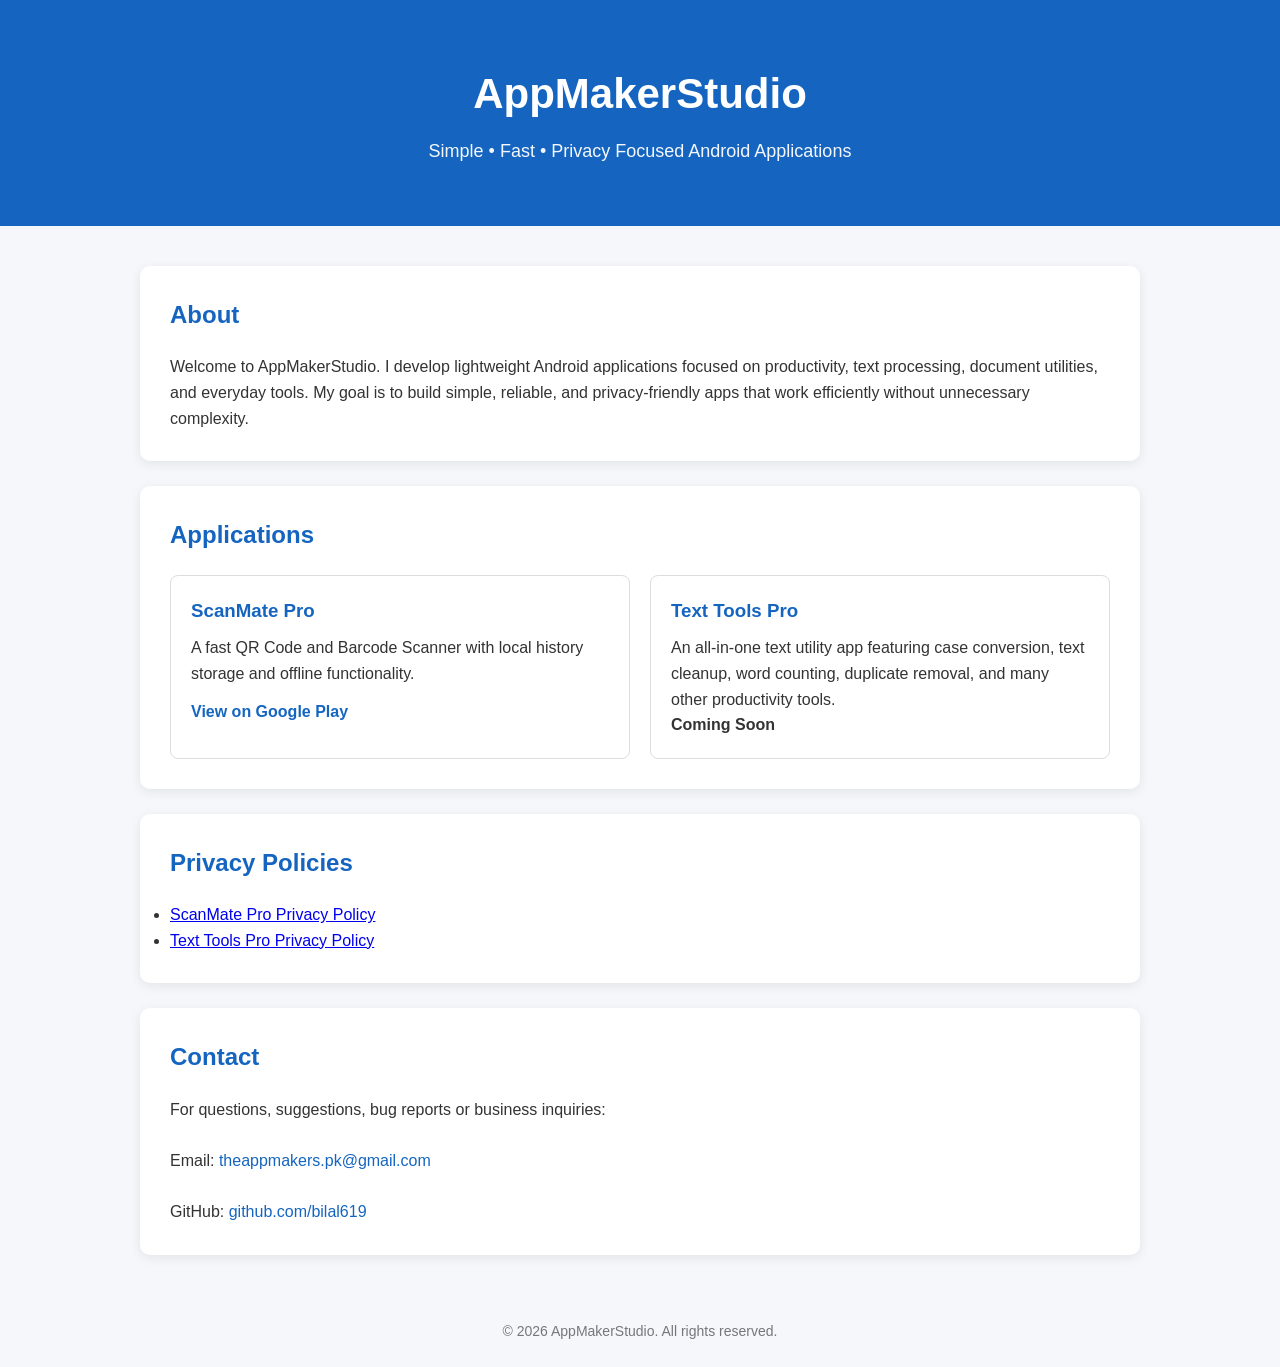
==== index.html @ 0ac0e877 "Create index.html" ====
<!DOCTYPE html>
<html lang="en">
<head>
    <meta charset="UTF-8">
    <meta name="viewport" content="width=device-width, initial-scale=1.0">
    <title>AppMakerStudio | Android Developer</title>

    <meta name="description"
        content="AppMakerStudio develops lightweight, privacy-focused Android applications designed for productivity and everyday use.">

    <style>
        *{
            margin:0;
            padding:0;
            box-sizing:border-box;
            font-family:Arial, Helvetica, sans-serif;
        }

        body{
            background:#f5f7fb;
            color:#333;
            line-height:1.6;
        }

        header{
            background:#1565C0;
            color:white;
            padding:60px 20px;
            text-align:center;
        }

        header h1{
            font-size:42px;
            margin-bottom:10px;
        }

        header p{
            font-size:18px;
            opacity:.95;
        }

        .container{
            width:90%;
            max-width:1000px;
            margin:40px auto;
        }

        section{
            background:white;
            border-radius:10px;
            padding:30px;
            margin-bottom:25px;
            box-shadow:0 3px 12px rgba(0,0,0,.08);
        }

        h2{
            color:#1565C0;
            margin-bottom:20px;
        }

        .apps{
            display:grid;
            grid-template-columns:repeat(auto-fit,minmax(250px,1fr));
            gap:20px;
        }

        .card{
            border:1px solid #ddd;
            border-radius:8px;
            padding:20px;
            transition:.2s;
        }

        .card:hover{
            transform:translateY(-4px);
            box-shadow:0 5px 15px rgba(0,0,0,.12);
        }

        .card h3{
            margin-bottom:10px;
            color:#1565C0;
        }

        .card a{
            display:inline-block;
            margin-top:12px;
            color:#1565C0;
            text-decoration:none;
            font-weight:bold;
        }

        .contact a{
            color:#1565C0;
            text-decoration:none;
        }

        footer{
            text-align:center;
            padding:25px;
            color:#777;
            font-size:14px;
        }

        @media(max-width:600px){

            header h1{
                font-size:30px;
            }

            header p{
                font-size:16px;
            }

        }

    </style>

</head>

<body>

<header>

    <h1>AppMakerStudio</h1>

    <p>Simple • Fast • Privacy Focused Android Applications</p>

</header>

<div class="container">

<section>

<h2>About</h2>

<p>

Welcome to AppMakerStudio.

I develop lightweight Android applications focused on productivity, text processing, document utilities, and everyday tools. My goal is to build simple, reliable, and privacy-friendly apps that work efficiently without unnecessary complexity.

</p>

</section>


<section>

<h2>Applications</h2>

<div class="apps">

<div class="card">

<h3>ScanMate Pro</h3>

<p>
A fast QR Code and Barcode Scanner with local history storage and offline functionality.
</p>

<a href="https://play.google.com/store/apps/details?id=com.appmakerstudio.scanmatepro" target="_blank">
View on Google Play
</a>

</div>

<div class="card">

<h3>Text Tools Pro</h3>

<p>
An all-in-one text utility app featuring case conversion, text cleanup, word counting, duplicate removal, and many other productivity tools.
</p>

<p><strong>Coming Soon</strong></p>

</div>

</div>

</section>


<section>

<h2>Privacy Policies</h2>

<ul>

<li><a href="scanmate-privacy-policy.html">ScanMate Pro Privacy Policy</a></li>

<li><a href="texttoolspro-privacy-policy.html">Text Tools Pro Privacy Policy</a></li>

</ul>

</section>


<section class="contact">

<h2>Contact</h2>

<p>

For questions, suggestions, bug reports or business inquiries:

</p>

<br>

<p>

Email:
<a href="mailto:theappmakers.pk@gmail.com">
theappmakers.pk@gmail.com
</a>

</p>

<br>

<p>

GitHub:
<a href="https://github.com/bilal619" target="_blank">
github.com/bilal619
</a>

</p>

</section>

</div>

<footer>

© 2026 AppMakerStudio. All rights reserved.

</footer>

</body>
</html>
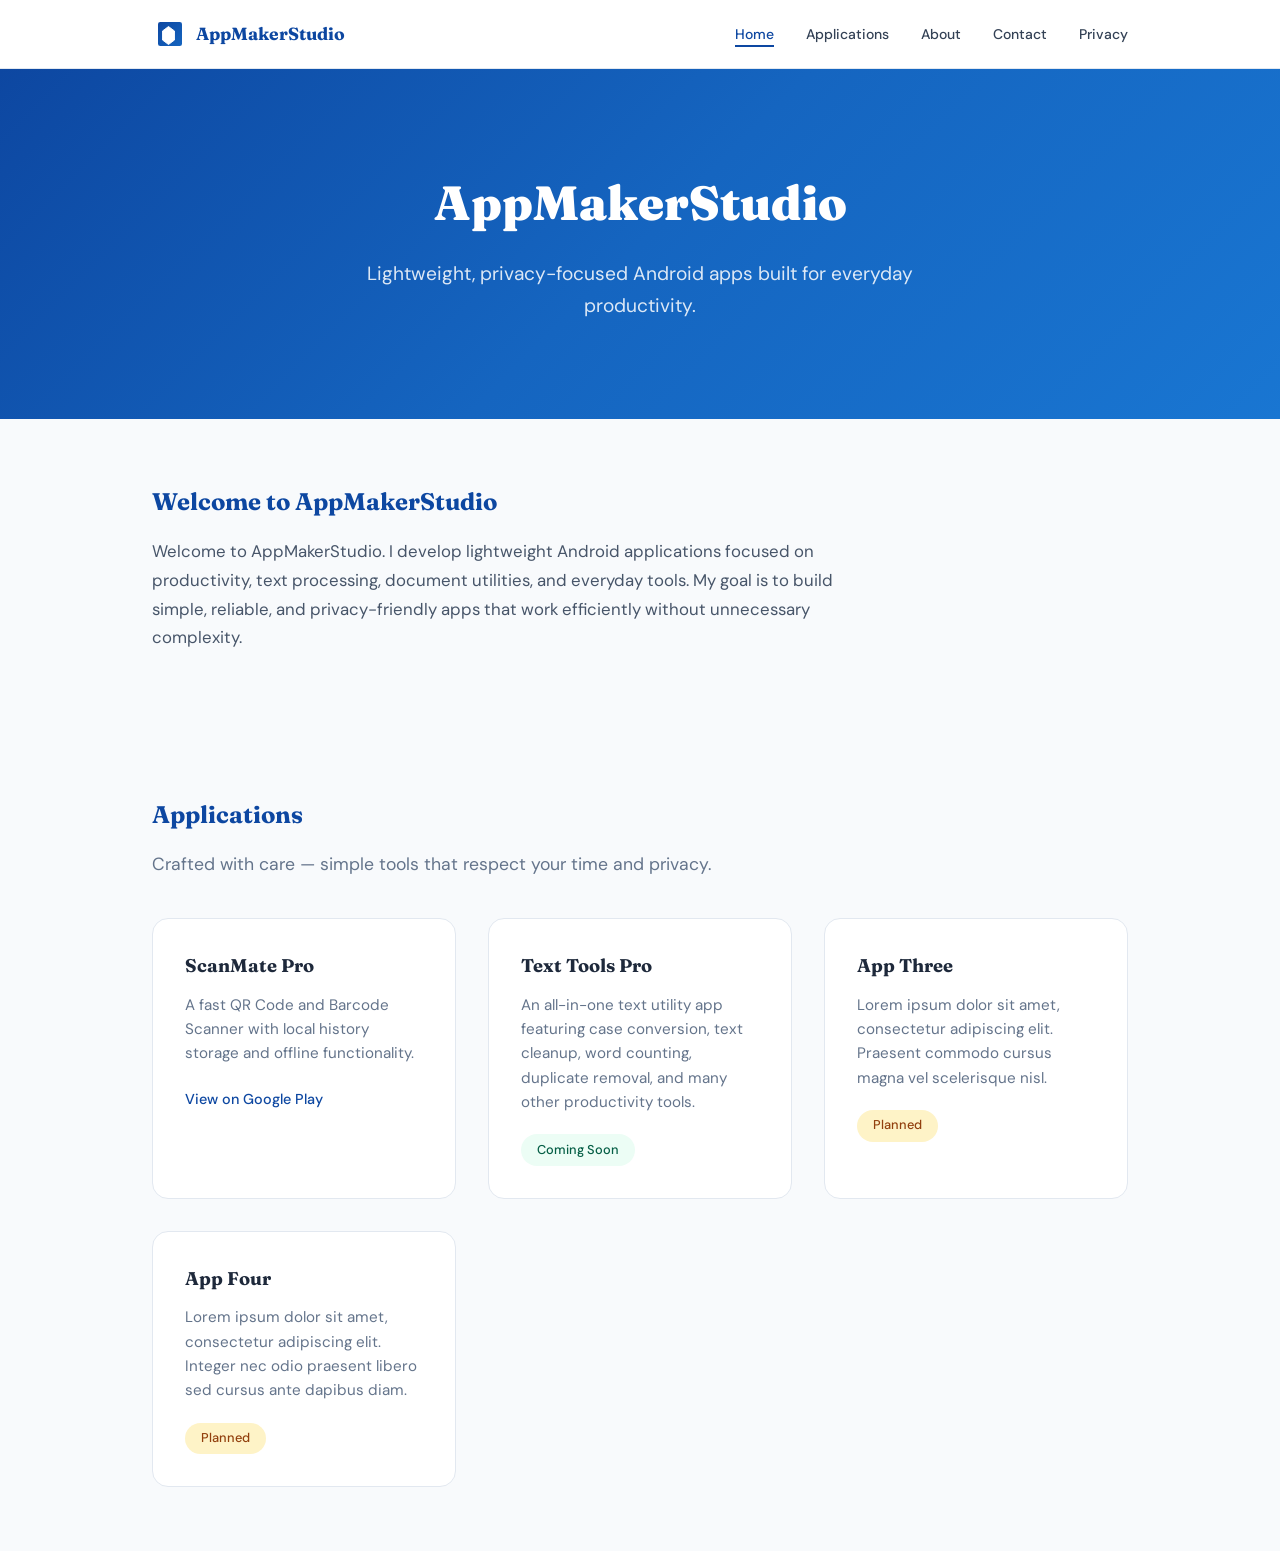
==== commit 1bb3b8aa: "Update index.html" ====
--- a/index.html
+++ b/index.html
@@ -1,242 +1,73 @@
 <!DOCTYPE html>
 <html lang="en">
 <head>
-    <meta charset="UTF-8">
-    <meta name="viewport" content="width=device-width, initial-scale=1.0">
-    <title>AppMakerStudio | Android Developer</title>
+  <meta charset="UTF-8">
+  <meta name="viewport" content="width=device-width, initial-scale=1.0">
+  <title>AppMakerStudio</title>
+  <link rel="stylesheet" href="styles.css">
+  <link href="https://fonts.googleapis.com/css2?family=DM+Sans:wght@400;500;700&family=Fraunces:wght@700;900&display=swap" rel="stylesheet">
+</head>
+<body>
+  <nav class="navbar">
+    <div class="nav-inner">
+      <a href="index.html" class="brand">
+        <svg class="brand-icon" viewBox="0 0 48 48" fill="none">
+          <defs><linearGradient id="sg" x1="0%" y1="0%" x2="100%" y2="100%"><stop offset="0%" stop-color="#0d47a1"/><stop offset="100%" stop-color="#1565c0"/></linearGradient></defs>
+          <rect x="8" y="8" width="32" height="32" rx="3" fill="url(#sg)"/>
+          <path d="M14 20L22 14L30 20L30 32L22 38L14 32Z" fill="#fff" stroke="#fff" stroke-width="1.2" stroke-linejoin="round"/>
+          <circle cx="22" cy="26" r="2.5" fill="#fff" opacity="0.8"/>
+        </svg>
+        <span class="brand-name">AppMakerStudio</span>
+      </a>
+      <button class="menu-toggle" id="menuToggle" aria-label="Toggle menu">☰</button>
+      <ul class="nav-links" id="navLinks">
+        <li><a href="index.html" class="nav-link active">Home</a></li>
+        <li><a href="#applications" class="nav-link">Applications</a></li>
+        <li><a href="#about" class="nav-link">About</a></li>
+        <li><a href="#contact" class="nav-link">Contact</a></li>
+        <li><a href="privacy-policy.html" class="nav-link">Privacy</a></li>
+      </ul>
+    </div>
+  </nav>
 
-    <meta name="description"
-        content="AppMakerStudio develops lightweight, privacy-focused Android applications designed for productivity and everyday use.">
+  <!-- Hero -->
+  <section class="hero">
+    <div class="hero-content">
+      <h1 class="hero-title">AppMakerStudio</h1>
+      <p class="hero-subtitle">Lightweight, privacy-focused Android apps built for everyday productivity.</p>
+    </div>
+  </section>
 
-    <style>
-        *{
-            margin:0;
-            padding:0;
-            box-sizing:border-box;
-            font-family:Arial, Helvetica, sans-serif;
-        }
+  <!-- Welcome -->
+  <section class="section" id="welcome">
+    <h2 class="section-title">Welcome to AppMakerStudio</h2>
+    <p class="section-text">Welcome to AppMakerStudio. I develop lightweight Android applications focused on productivity, text processing, document utilities, and everyday tools. My goal is to build simple, reliable, and privacy-friendly apps that work efficiently without unnecessary complexity.</p>
+  </section>
 
-        body{
-            background:#f5f7fb;
-            color:#333;
-            line-height:1.6;
-        }
-
-        header{
-            background:#1565C0;
-            color:white;
-            padding:60px 20px;
-            text-align:center;
-        }
-
-        header h1{
-            font-size:42px;
-            margin-bottom:10px;
-        }
-
-        header p{
-            font-size:18px;
-            opacity:.95;
-        }
-
-        .container{
-            width:90%;
-            max-width:1000px;
-            margin:40px auto;
-        }
-
-        section{
-            background:white;
-            border-radius:10px;
-            padding:30px;
-            margin-bottom:25px;
-            box-shadow:0 3px 12px rgba(0,0,0,.08);
-        }
-
-        h2{
-            color:#1565C0;
-            margin-bottom:20px;
-        }
-
-        .apps{
-            display:grid;
-            grid-template-columns:repeat(auto-fit,minmax(250px,1fr));
-            gap:20px;
-        }
-
-        .card{
-            border:1px solid #ddd;
-            border-radius:8px;
-            padding:20px;
-            transition:.2s;
-        }
-
-        .card:hover{
-            transform:translateY(-4px);
-            box-shadow:0 5px 15px rgba(0,0,0,.12);
-        }
-
-        .card h3{
-            margin-bottom:10px;
-            color:#1565C0;
-        }
-
-        .card a{
-            display:inline-block;
-            margin-top:12px;
-            color:#1565C0;
-            text-decoration:none;
-            font-weight:bold;
-        }
-
-        .contact a{
-            color:#1565C0;
-            text-decoration:none;
-        }
-
-        footer{
-            text-align:center;
-            padding:25px;
-            color:#777;
-            font-size:14px;
-        }
-
-        @media(max-width:600px){
-
-            header h1{
-                font-size:30px;
-            }
-
-            header p{
-                font-size:16px;
-            }
-
-        }
-
-    </style>
-
-</head>
-
-<body>
-
-<header>
-
-    <h1>AppMakerStudio</h1>
-
-    <p>Simple • Fast • Privacy Focused Android Applications</p>
-
-</header>
-
-<div class="container">
-
-<section>
-
-<h2>About</h2>
-
-<p>
-
-Welcome to AppMakerStudio.
-
-I develop lightweight Android applications focused on productivity, text processing, document utilities, and everyday tools. My goal is to build simple, reliable, and privacy-friendly apps that work efficiently without unnecessary complexity.
-
-</p>
-
-</section>
-
-
-<section>
-
-<h2>Applications</h2>
-
-<div class="apps">
-
-<div class="card">
-
-<h3>ScanMate Pro</h3>
-
-<p>
-A fast QR Code and Barcode Scanner with local history storage and offline functionality.
-</p>
-
-<a href="https://play.google.com/store/apps/details?id=com.appmakerstudio.scanmatepro" target="_blank">
-View on Google Play
-</a>
-
-</div>
-
-<div class="card">
-
-<h3>Text Tools Pro</h3>
-
-<p>
-An all-in-one text utility app featuring case conversion, text cleanup, word counting, duplicate removal, and many other productivity tools.
-</p>
-
-<p><strong>Coming Soon</strong></p>
-
-</div>
-
-</div>
-
-</section>
-
-
-<section>
-
-<h2>Privacy Policies</h2>
-
-<ul>
-
-<li><a href="scanmate-privacy-policy.html">ScanMate Pro Privacy Policy</a></li>
-
-<li><a href="texttoolspro-privacy-policy.html">Text Tools Pro Privacy Policy</a></li>
-
-</ul>
-
-</section>
-
-
-<section class="contact">
-
-<h2>Contact</h2>
-
-<p>
-
-For questions, suggestions, bug reports or business inquiries:
-
-</p>
-
-<br>
-
-<p>
-
-Email:
-<a href="mailto:theappmakers.pk@gmail.com">
-theappmakers.pk@gmail.com
-</a>
-
-</p>
-
-<br>
-
-<p>
-
-GitHub:
-<a href="https://github.com/bilal619" target="_blank">
-github.com/bilal619
-</a>
-
-</p>
-
-</section>
-
-</div>
-
-<footer>
-
-© 2026 AppMakerStudio. All rights reserved.
-
-</footer>
-
-</body>
-</html>
+  <!-- Applications -->
+  <section class="section" id="applications">
+    <h2 class="section-title">Applications</h2>
+    <p class="section-subtitle">Crafted with care — simple tools that respect your time and privacy.</p>
+    <div class="card-grid">
+      <div class="card">
+        <h3 class="card-title">ScanMate Pro</h3>
+        <p class="card-desc">A fast QR Code and Barcode Scanner with local history storage and offline functionality.</p>
+        <a href="https://play.google.com/store/apps/details?id=com.appmakerstudio.scanmatepro" target="_blank" rel="noopener noreferrer" class="card-link">View on Google Play</a>
+      </div>
+      <div class="card">
+        <h3 class="card-title">Text Tools Pro</h3>
+        <p class="card-desc">An all-in-one text utility app featuring case conversion, text cleanup, word counting, duplicate removal, and many other productivity tools.</p>
+        <span class="badge badge-green">Coming Soon</span>
+      </div>
+      <div class="card">
+        <h3 class="card-title">App Three</h3>
+        <p class="card-desc">Lorem ipsum dolor sit amet, consectetur adipiscing elit. Praesent commodo cursus magna vel scelerisque nisl.</p>
+        <span class="badge badge-amber">Planned</span>
+      </div>
+      <div class="card">
+        <h3 class="card-title">App Four</h3>
+        <p class="card-desc">Lorem ipsum dolor sit amet, consectetur adipiscing elit. Integer nec odio praesent libero sed cursus ante dapibus diam.</p>
+        <span class="badge badge-amber">Planned</span>
+      </div>
+    </div>
+  </section>
--- a/styles.css
+++ b/styles.css
@@ -0,0 +1,240 @@
+/* === Base Reset & Typography === */
+*, *::before, *::after { box-sizing: border-box; margin: 0; padding: 0; }
+html { scroll-behavior: smooth; }
+body {
+  font-family: 'DM Sans', sans-serif;
+  color: #334155;
+  background: #f8fafc;
+  line-height: 1.6;
+}
+
+/* === Navbar === */
+.navbar {
+  position: sticky;
+  top: 0;
+  z-index: 50;
+  background: rgba(255,255,255,0.92);
+  backdrop-filter: blur(12px);
+  border-bottom: 1px solid #e2e8f0;
+}
+.nav-inner {
+  max-width: 1024px;
+  margin: 0 auto;
+  padding: 1rem 1.5rem;
+  display: flex;
+  align-items: center;
+  justify-content: space-between;
+}
+.brand {
+  display: flex;
+  align-items: center;
+  gap: 0.5rem;
+  text-decoration: none;
+}
+.brand-icon { width: 36px; height: 36px; }
+.brand-name {
+  font-family: 'Fraunces', serif;
+  font-weight: 700;
+  font-size: 1.1rem;
+  color: #0d47a1;
+}
+.nav-links {
+  display: flex;
+  list-style: none;
+  gap: 2rem;
+}
+.nav-link {
+  text-decoration: none;
+  font-size: 0.875rem;
+  font-weight: 500;
+  color: #334155;
+  position: relative;
+  transition: color 0.2s;
+}
+.nav-link::after {
+  content: '';
+  position: absolute;
+  bottom: -4px;
+  left: 0;
+  width: 0;
+  height: 2px;
+  background: #0d47a1;
+  transition: width 0.3s;
+}
+.nav-link:hover, .nav-link.active { color: #0d47a1; }
+.nav-link:hover::after, .nav-link.active::after { width: 100%; }
+.menu-toggle {
+  display: none;
+  background: none;
+  border: none;
+  font-size: 1.5rem;
+  cursor: pointer;
+  color: #334155;
+}
+
+/* === Hero === */
+.hero {
+  background: linear-gradient(135deg, #0d47a1 0%, #1565c0 50%, #1976d2 100%);
+  padding: 6rem 1.5rem;
+  text-align: center;
+}
+.hero-content { max-width: 640px; margin: 0 auto; }
+.hero-title {
+  font-family: 'Fraunces', serif;
+  font-weight: 900;
+  font-size: 3rem;
+  color: #ffffff;
+  margin-bottom: 1rem;
+}
+.hero-subtitle {
+  font-size: 1.2rem;
+  color: rgba(255,255,255,0.85);
+  line-height: 1.7;
+}
+
+/* === Sections === */
+.section {
+  max-width: 1024px;
+  margin: 0 auto;
+  padding: 4rem 1.5rem;
+}
+.section-title {
+  font-family: 'Fraunces', serif;
+  font-weight: 700;
+  font-size: 1.5rem;
+  color: #0d47a1;
+  margin-bottom: 1rem;
+}
+.section-subtitle {
+  color: #64748b;
+  font-size: 1.1rem;
+  margin-bottom: 2.5rem;
+}
+.section-text {
+  color: #475569;
+  font-size: 1.05rem;
+  line-height: 1.7;
+  max-width: 720px;
+  margin-bottom: 1rem;
+}
+
+/* === Cards === */
+.card-grid {
+  display: grid;
+  grid-template-columns: repeat(auto-fit, minmax(280px, 1fr));
+  gap: 2rem;
+}
+.card {
+  background: #ffffff;
+  border: 1px solid #e2e8f0;
+  border-radius: 16px;
+  padding: 2rem;
+  transition: transform 0.3s, box-shadow 0.3s;
+}
+.card:hover {
+  transform: translateY(-4px);
+  box-shadow: 0 12px 24px rgba(13,71,161,0.08);
+}
+.card-title {
+  font-family: 'Fraunces', serif;
+  font-weight: 700;
+  font-size: 1.15rem;
+  color: #1e293b;
+  margin-bottom: 0.75rem;
+}
+.card-desc {
+  color: #64748b;
+  font-size: 0.95rem;
+  line-height: 1.6;
+  margin-bottom: 1.25rem;
+}
+.card-link {
+  color: #0d47a1;
+  font-weight: 500;
+  text-decoration: none;
+  font-size: 0.9rem;
+}
+.card-link:hover { text-decoration: underline; }
+
+/* === Badges === */
+.badge {
+  display: inline-block;
+  padding: 0.35rem 1rem;
+  border-radius: 999px;
+  font-size: 0.8rem;
+  font-weight: 500;
+}
+.badge-green { background: #ecfdf5; color: #065f46; }
+.badge-amber { background: #fef3c7; color: #92400e; }
+
+/* === Values === */
+.values-grid {
+  display: grid;
+  grid-template-columns: repeat(auto-fit, minmax(160px, 1fr));
+  gap: 1.5rem;
+  margin-top: 2rem;
+}
+.value-item {
+  text-align: center;
+  font-weight: 500;
+  font-size: 0.9rem;
+  color: #1e293b;
+  padding: 1rem;
+  background: #eff6ff;
+  border-radius: 12px;
+}
+
+/* === Contact === */
+.contact-links {
+  list-style: none;
+  margin-top: 1rem;
+}
+.contact-links li { margin-bottom: 0.75rem; }
+.contact-links a {
+  color: #334155;
+  text-decoration: none;
+  font-weight: 500;
+  transition: color 0.2s;
+}
+.contact-links a:hover { color: #0d47a1; }
+
+/* === Privacy Page === */
+.privacy-page { padding-top: 6rem; }
+.policy-heading {
+  font-family: 'Fraunces', serif;
+  font-weight: 700;
+  font-size: 1.1rem;
+  color: #1e293b;
+  margin-top: 2rem;
+  margin-bottom: 0.75rem;
+}
+.meta { color: #94a3b8; font-size: 0.875rem; margin-bottom: 2rem; }
+
+/* === Footer === */
+.footer {
+  border-top: 1px solid #e2e8f0;
+  text-align: center;
+  padding: 2rem 1.5rem;
+  color: #94a3b8;
+  font-size: 0.875rem;
+}
+
+/* === Responsive === */
+@media (max-width: 768px) {
+  .menu-toggle { display: block; }
+  .nav-links {
+    display: none;
+    flex-direction: column;
+    gap: 1rem;
+    position: absolute;
+    top: 100%;
+    left: 0;
+    right: 0;
+    background: #fff;
+    padding: 1.5rem;
+    border-bottom: 1px solid #e2e8f0;
+  }
+  .nav-links.open { display: flex; }
+  .hero-title { font-size: 2.2rem; }
+  .hero { padding: 4rem 1.5rem; }
+}
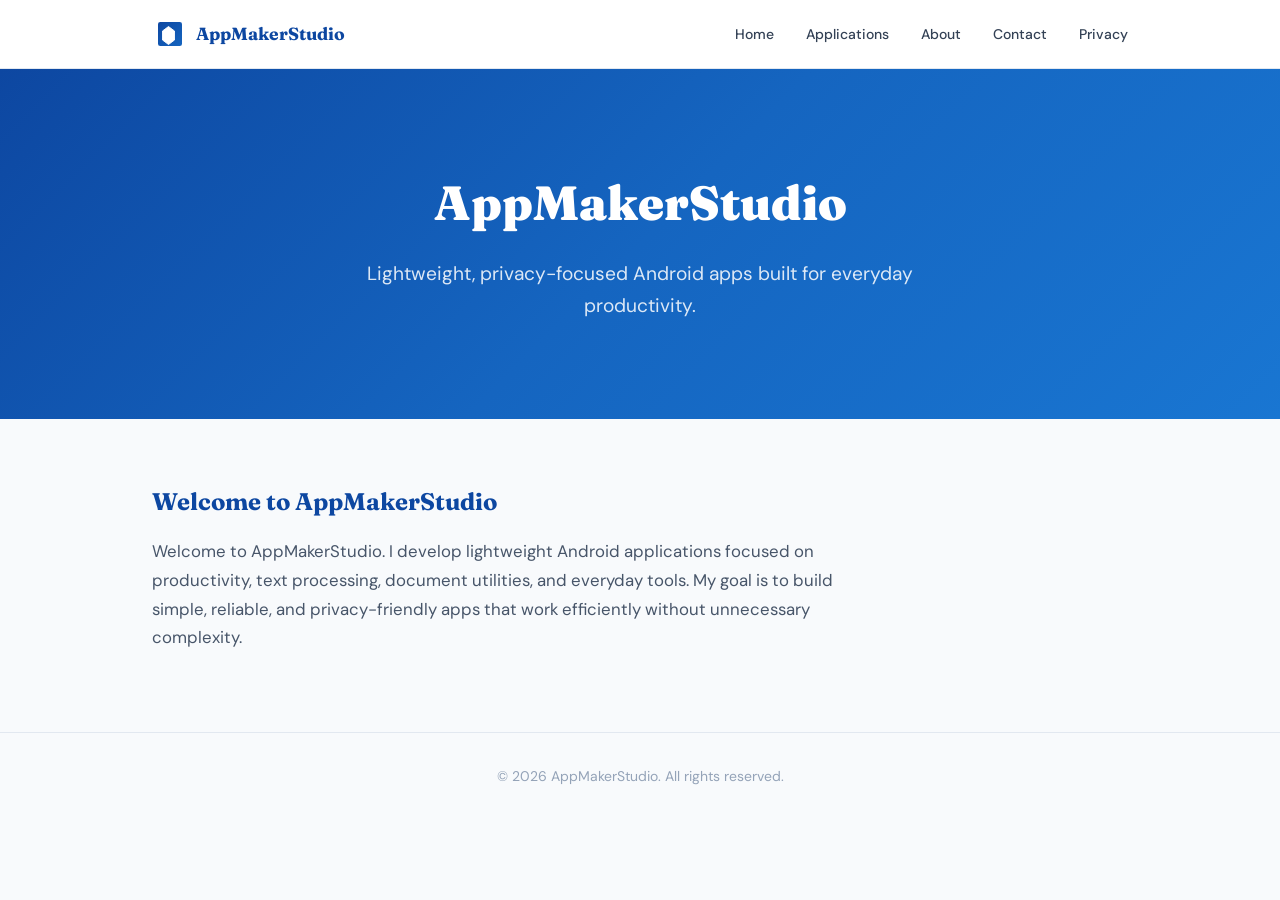
==== commit 6424094c: "Update index.html" ====
--- a/index.html
+++ b/index.html
@@ -22,15 +22,14 @@
       <button class="menu-toggle" id="menuToggle" aria-label="Toggle menu">☰</button>
       <ul class="nav-links" id="navLinks">
         <li><a href="index.html" class="nav-link active">Home</a></li>
-        <li><a href="#applications" class="nav-link">Applications</a></li>
-        <li><a href="#about" class="nav-link">About</a></li>
-        <li><a href="#contact" class="nav-link">Contact</a></li>
+        <li><a href="applications.html" class="nav-link">Applications</a></li>
+        <li><a href="about.html" class="nav-link">About</a></li>
+        <li><a href="contact.html" class="nav-link">Contact</a></li>
         <li><a href="privacy-policy.html" class="nav-link">Privacy</a></li>
       </ul>
     </div>
   </nav>
 
-  <!-- Hero -->
   <section class="hero">
     <div class="hero-content">
       <h1 class="hero-title">AppMakerStudio</h1>
@@ -38,36 +37,15 @@
     </div>
   </section>
 
-  <!-- Welcome -->
   <section class="section" id="welcome">
     <h2 class="section-title">Welcome to AppMakerStudio</h2>
     <p class="section-text">Welcome to AppMakerStudio. I develop lightweight Android applications focused on productivity, text processing, document utilities, and everyday tools. My goal is to build simple, reliable, and privacy-friendly apps that work efficiently without unnecessary complexity.</p>
   </section>
 
-  <!-- Applications -->
-  <section class="section" id="applications">
-    <h2 class="section-title">Applications</h2>
-    <p class="section-subtitle">Crafted with care — simple tools that respect your time and privacy.</p>
-    <div class="card-grid">
-      <div class="card">
-        <h3 class="card-title">ScanMate Pro</h3>
-        <p class="card-desc">A fast QR Code and Barcode Scanner with local history storage and offline functionality.</p>
-        <a href="https://play.google.com/store/apps/details?id=com.appmakerstudio.scanmatepro" target="_blank" rel="noopener noreferrer" class="card-link">View on Google Play</a>
-      </div>
-      <div class="card">
-        <h3 class="card-title">Text Tools Pro</h3>
-        <p class="card-desc">An all-in-one text utility app featuring case conversion, text cleanup, word counting, duplicate removal, and many other productivity tools.</p>
-        <span class="badge badge-green">Coming Soon</span>
-      </div>
-      <div class="card">
-        <h3 class="card-title">App Three</h3>
-        <p class="card-desc">Lorem ipsum dolor sit amet, consectetur adipiscing elit. Praesent commodo cursus magna vel scelerisque nisl.</p>
-        <span class="badge badge-amber">Planned</span>
-      </div>
-      <div class="card">
-        <h3 class="card-title">App Four</h3>
-        <p class="card-desc">Lorem ipsum dolor sit amet, consectetur adipiscing elit. Integer nec odio praesent libero sed cursus ante dapibus diam.</p>
-        <span class="badge badge-amber">Planned</span>
-      </div>
-    </div>
-  </section>
+  <footer class="footer">
+    <p>&copy; 2026 AppMakerStudio. All rights reserved.</p>
+  </footer>
+
+  <script src="script.js"></script>
+</body>
+</html>
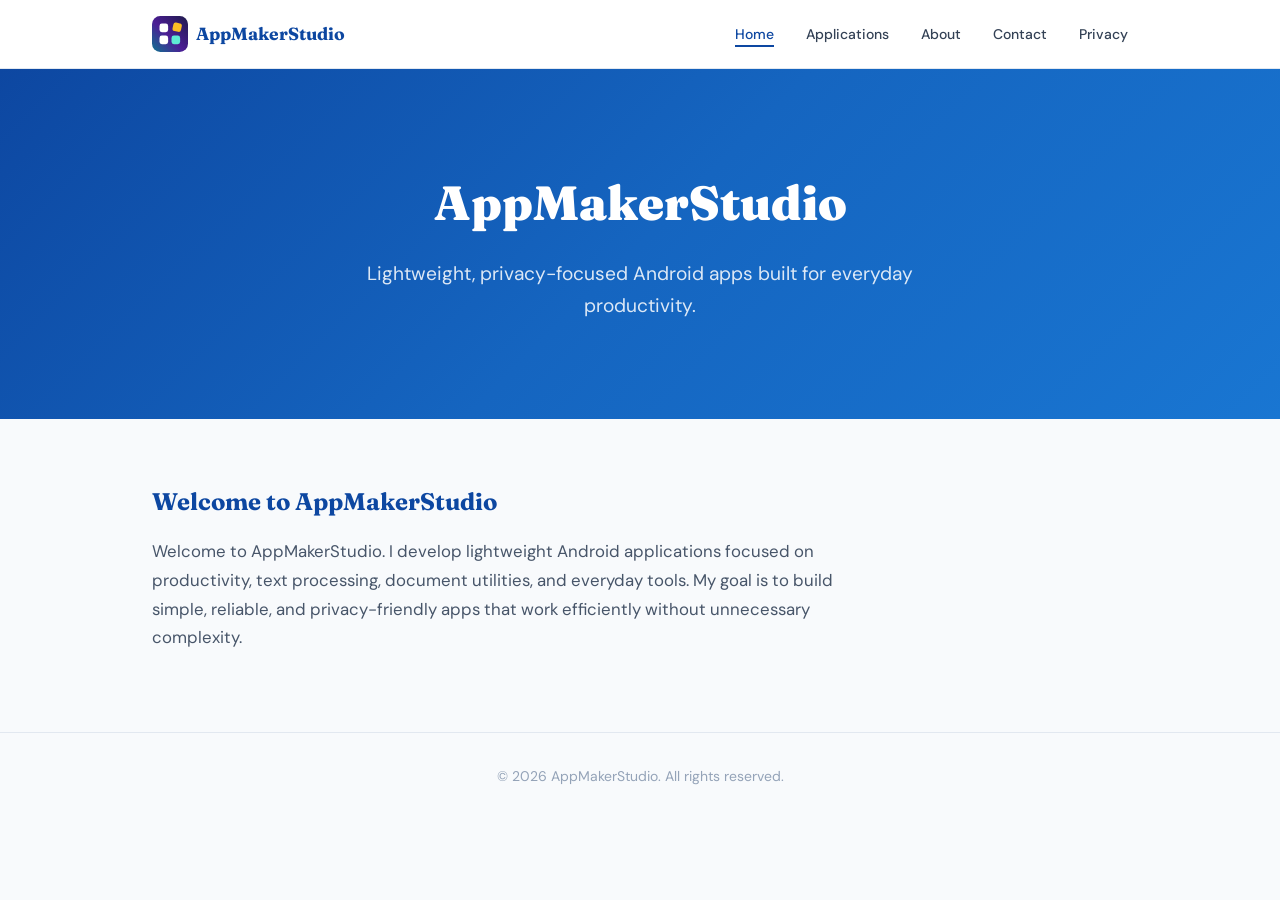
==== commit 5784c465: "Update index.html" ====
--- a/index.html
+++ b/index.html
@@ -4,6 +4,8 @@
   <meta charset="UTF-8">
   <meta name="viewport" content="width=device-width, initial-scale=1.0">
   <title>AppMakerStudio</title>
+  <link rel="icon" href="logo.svg" type="image/svg+xml">
+  <link rel="apple-touch-icon" href="images/logo-512.png">
   <link rel="stylesheet" href="styles.css">
   <link href="https://fonts.googleapis.com/css2?family=DM+Sans:wght@400;500;700&family=Fraunces:wght@700;900&display=swap" rel="stylesheet">
 </head>
@@ -11,11 +13,19 @@
   <nav class="navbar">
     <div class="nav-inner">
       <a href="index.html" class="brand">
-        <svg class="brand-icon" viewBox="0 0 48 48" fill="none">
-          <defs><linearGradient id="sg" x1="0%" y1="0%" x2="100%" y2="100%"><stop offset="0%" stop-color="#0d47a1"/><stop offset="100%" stop-color="#1565c0"/></linearGradient></defs>
-          <rect x="8" y="8" width="32" height="32" rx="3" fill="url(#sg)"/>
-          <path d="M14 20L22 14L30 20L30 32L22 38L14 32Z" fill="#fff" stroke="#fff" stroke-width="1.2" stroke-linejoin="round"/>
-          <circle cx="22" cy="26" r="2.5" fill="#fff" opacity="0.8"/>
+        <svg class="brand-icon" viewBox="0 0 48 48" fill="none" aria-hidden="true">
+          <defs>
+            <linearGradient id="lg" x1="0" y1="1" x2="1" y2="0">
+              <stop offset="0" stop-color="#0e7490"/>
+              <stop offset="0.45" stop-color="#4c1d95"/>
+              <stop offset="1" stop-color="#1e1b4b"/>
+            </linearGradient>
+          </defs>
+          <rect width="48" height="48" rx="11" fill="url(#lg)"/>
+          <rect x="10" y="10" width="11.5" height="11.5" rx="3.2" fill="#fff"/>
+          <rect x="27.8" y="9.2" width="11.5" height="11.5" rx="3.2" fill="#fbbf24" transform="rotate(12 33.5 15)"/>
+          <rect x="10" y="26" width="11.5" height="11.5" rx="3.2" fill="#fff"/>
+          <rect x="26" y="26" width="11.5" height="11.5" rx="3.2" fill="#5eead4"/>
         </svg>
         <span class="brand-name">AppMakerStudio</span>
       </a>
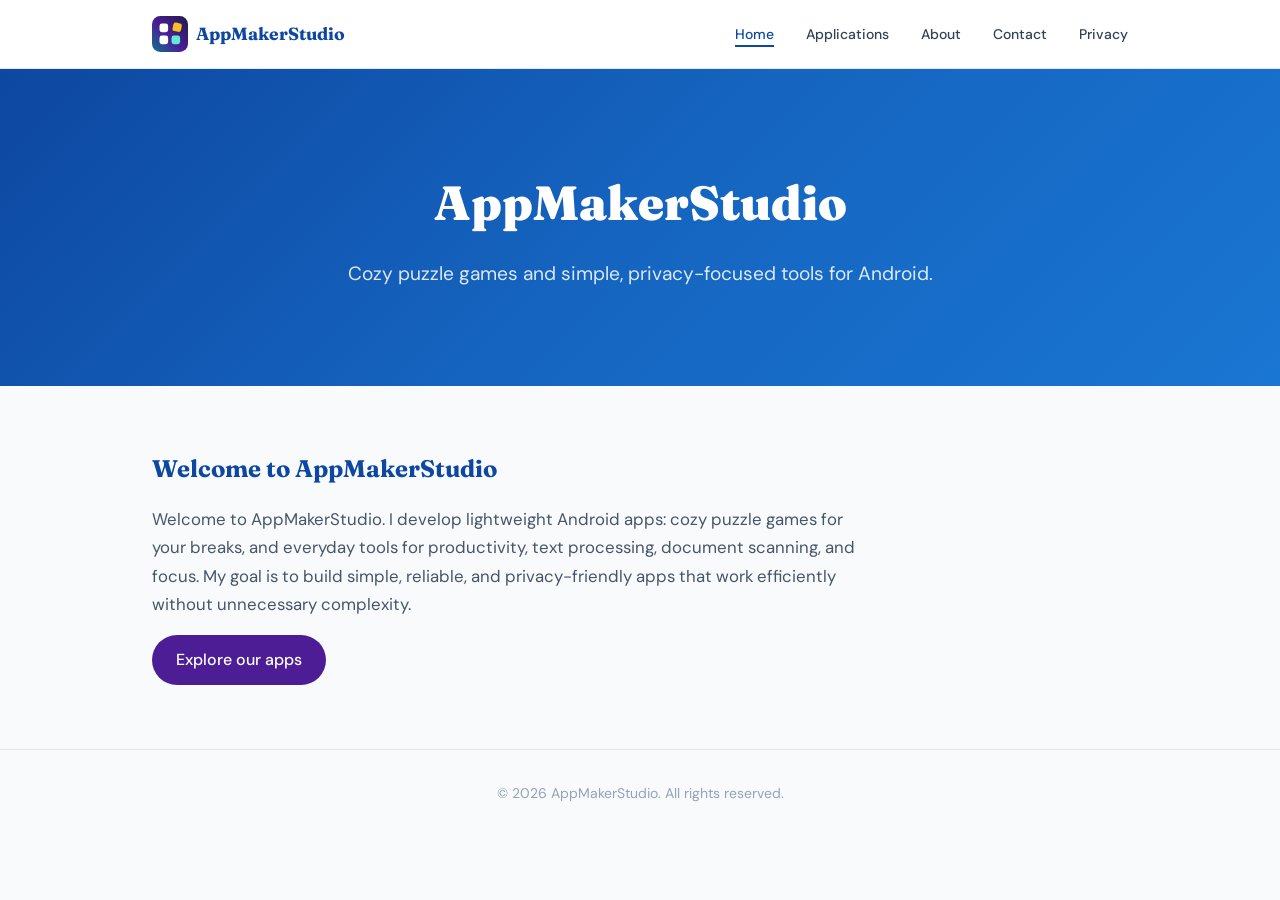
==== commit bd50621b: "Update index.html" ====
--- a/index.html
+++ b/index.html
@@ -43,13 +43,14 @@
   <section class="hero">
     <div class="hero-content">
       <h1 class="hero-title">AppMakerStudio</h1>
-      <p class="hero-subtitle">Lightweight, privacy-focused Android apps built for everyday productivity.</p>
+      <p class="hero-subtitle">Cozy puzzle games and simple, privacy-focused tools for Android.</p>
     </div>
   </section>
 
   <section class="section" id="welcome">
     <h2 class="section-title">Welcome to AppMakerStudio</h2>
-    <p class="section-text">Welcome to AppMakerStudio. I develop lightweight Android applications focused on productivity, text processing, document utilities, and everyday tools. My goal is to build simple, reliable, and privacy-friendly apps that work efficiently without unnecessary complexity.</p>
+    <p class="section-text">Welcome to AppMakerStudio. I develop lightweight Android apps: cozy puzzle games for your breaks, and everyday tools for productivity, text processing, document scanning, and focus. My goal is to build simple, reliable, and privacy-friendly apps that work efficiently without unnecessary complexity.</p>
+    <a href="applications.html" class="btn-primary">Explore our apps</a>
   </section>
 
   <footer class="footer">
--- a/styles.css
+++ b/styles.css
@@ -238,3 +238,57 @@
   .hero-title { font-size: 2.2rem; }
   .hero { padding: 4rem 1.5rem; }
 }
+
+
+/* === Applications page === */
+.group-title {
+  font-family: 'Fraunces', serif;
+  font-weight: 700;
+  font-size: 1.15rem;
+  color: #1e293b;
+  margin: 3rem 0 1.25rem;
+}
+.group-title:first-of-type { margin-top: 0; }
+.app-card { display: flex; flex-direction: column; }
+.app-card .card-desc { flex: 1; }
+.app-head {
+  display: flex;
+  align-items: center;
+  gap: 1rem;
+  margin-bottom: 1rem;
+}
+.app-head .card-title { margin-bottom: 0.4rem; }
+.app-icon {
+  width: 64px;
+  height: 64px;
+  border-radius: 14px;
+  flex-shrink: 0;
+  box-shadow: 0 4px 12px rgba(30,27,75,0.18);
+}
+.badge-purple { background: #f3e8ff; color: #6b21a8; padding: 0.2rem 0.75rem; }
+.badge-blue { background: #e0f2fe; color: #075985; padding: 0.2rem 0.75rem; }
+.play-cta {
+  margin-top: 3.5rem;
+  text-align: center;
+  padding: 2rem 1.5rem;
+  background: #ffffff;
+  border: 1px solid #e2e8f0;
+  border-radius: 16px;
+}
+.play-cta p { color: #64748b; margin-bottom: 1rem; }
+.btn-primary {
+  display: inline-block;
+  padding: 0.75rem 1.5rem;
+  background: #4c1d95;
+  color: #ffffff;
+  border-radius: 999px;
+  font-weight: 500;
+  text-decoration: none;
+  transition: background 0.2s, transform 0.2s;
+}
+.btn-primary:hover { background: #5b21b6; transform: translateY(-2px); }
+
+.card-grid.two-col { grid-template-columns: repeat(2, 1fr); }
+@media (max-width: 700px) {
+  .card-grid.two-col { grid-template-columns: 1fr; }
+}
